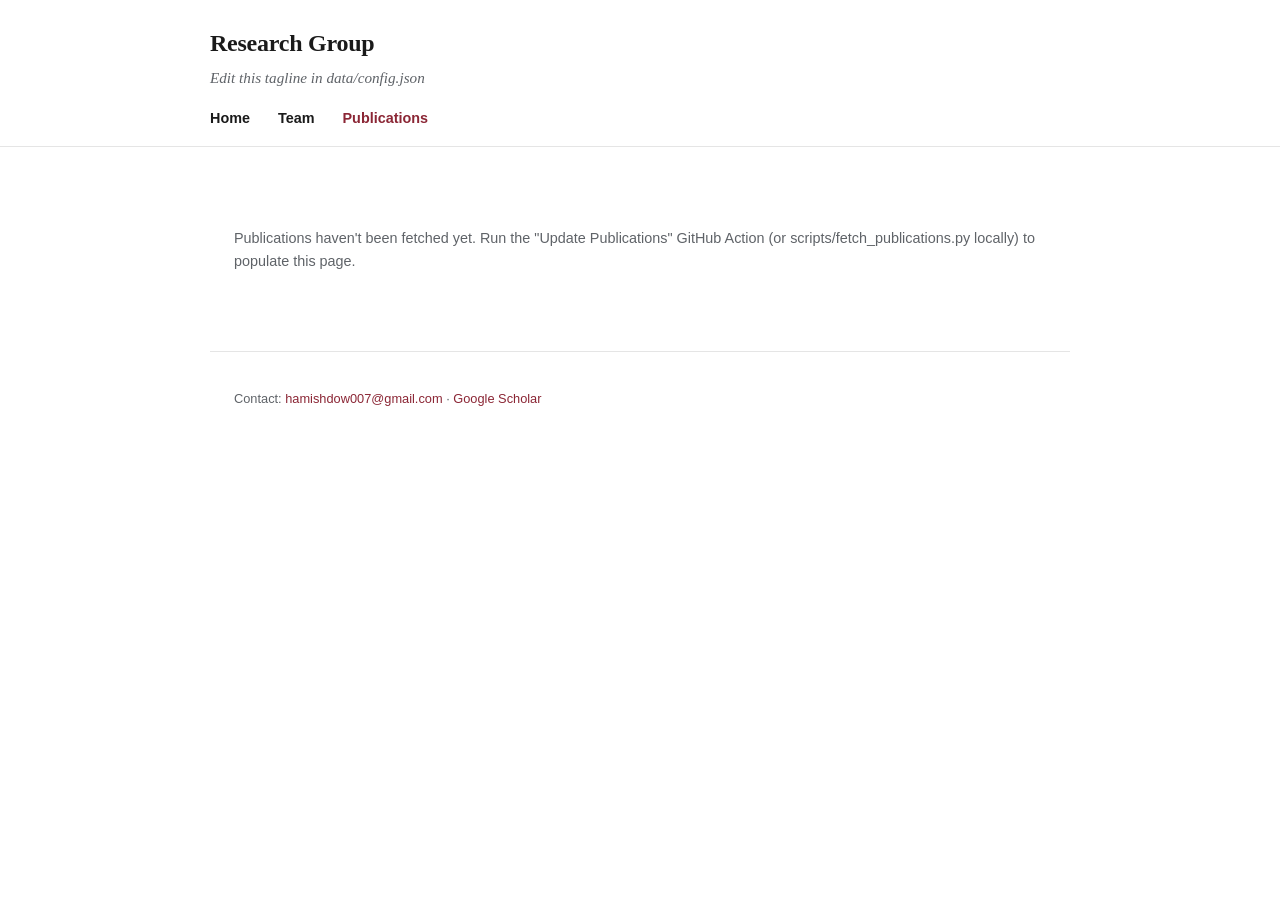
==== publications.html @ 54876ed5 "Initial commit" ====
<!doctype html>
<html lang="en">
<head>
  <meta charset="utf-8">
  <meta name="viewport" content="width=device-width, initial-scale=1">
  <title>Publications &middot; Research Group</title>
  <link rel="stylesheet" href="css/style.css">
</head>
<body>
  <header class="site-header">
    <div class="header-inner">
      <h1 data-config="group_name">Research Group</h1>
      <p class="tagline" data-config="tagline">Tagline goes here</p>
      <nav class="site-nav">
        <a href="index.html">Home</a>
        <a href="team.html">Team</a>
        <a href="publications.html">Publications</a>
      </nav>
    </div>
  </header>

  <main>
    <div id="pubs-meta" class="pubs-meta"></div>
    <p id="pubs-updated" class="pubs-updated"></p>
    <div id="pubs-container">
      <p class="status-msg">Loading publications...</p>
    </div>
  </main>

  <footer class="site-footer">
    <p>Contact: <a data-config="contact_email" data-config-href="contact_mailto" href="#">email</a>
      &middot; <a data-config-href="scholar_url" href="#" target="_blank" rel="noopener">Google Scholar</a>
    </p>
  </footer>

  <script src="js/main.js"></script>
  <script src="js/publications.js"></script>
</body>
</html>
---- css/style.css ----
:root {
  --bg: #ffffff;
  --fg: #1a1a1a;
  --muted: #5f6368;
  --accent: #8b2635;
  --border: #e5e5e5;
  --card-bg: #fafafa;
  --max-width: 860px;
}

@media (prefers-color-scheme: dark) {
  :root {
    --bg: #14141a;
    --fg: #ececec;
    --muted: #a3a3ad;
    --accent: #d98a94;
    --border: #2a2a33;
    --card-bg: #1c1c24;
  }
}

* {
  box-sizing: border-box;
}

body {
  margin: 0;
  font-family: "Georgia", "Iowan Old Style", serif;
  background: var(--bg);
  color: var(--fg);
  line-height: 1.6;
}

a {
  color: var(--accent);
  text-decoration: none;
}

a:hover {
  text-decoration: underline;
}

header.site-header {
  border-bottom: 1px solid var(--border);
  padding: 1.5rem 1.5rem 1rem;
}

header.site-header .header-inner {
  max-width: var(--max-width);
  margin: 0 auto;
}

header.site-header h1 {
  margin: 0 0 0.25rem;
  font-size: 1.5rem;
  letter-spacing: -0.01em;
}

header.site-header .tagline {
  margin: 0 0 1rem;
  color: var(--muted);
  font-size: 0.95rem;
  font-style: italic;
}

nav.site-nav {
  font-family: -apple-system, BlinkMacSystemFont, "Segoe UI", sans-serif;
  font-size: 0.9rem;
}

nav.site-nav a {
  margin-right: 1.5rem;
  color: var(--fg);
  font-weight: 600;
}

nav.site-nav a.active {
  color: var(--accent);
}

main {
  max-width: var(--max-width);
  margin: 0 auto;
  padding: 2rem 1.5rem 4rem;
}

footer.site-footer {
  max-width: var(--max-width);
  margin: 0 auto;
  padding: 1.5rem;
  color: var(--muted);
  font-size: 0.8rem;
  font-family: -apple-system, BlinkMacSystemFont, "Segoe UI", sans-serif;
  border-top: 1px solid var(--border);
}

.about-block p {
  font-size: 1.05rem;
}

.team-grid {
  display: grid;
  grid-template-columns: repeat(auto-fill, minmax(220px, 1fr));
  gap: 1.5rem;
  margin-top: 1.5rem;
  font-family: -apple-system, BlinkMacSystemFont, "Segoe UI", sans-serif;
}

.team-card {
  background: var(--card-bg);
  border: 1px solid var(--border);
  border-radius: 8px;
  padding: 1.25rem;
}

.team-card .photo {
  width: 72px;
  height: 72px;
  border-radius: 50%;
  background: var(--border);
  margin-bottom: 0.75rem;
  object-fit: cover;
}

.team-card h3 {
  margin: 0 0 0.15rem;
  font-size: 1.05rem;
}

.team-card .role {
  color: var(--accent);
  font-size: 0.85rem;
  font-weight: 600;
  margin-bottom: 0.5rem;
}

.team-card p {
  font-size: 0.9rem;
  color: var(--muted);
  margin: 0.5rem 0 0;
}

.pubs-meta {
  display: flex;
  gap: 2rem;
  margin: 1rem 0 2rem;
  font-family: -apple-system, BlinkMacSystemFont, "Segoe UI", sans-serif;
}

.pubs-meta .stat {
  text-align: left;
}

.pubs-meta .stat .value {
  font-size: 1.6rem;
  font-weight: 700;
  color: var(--accent);
  display: block;
}

.pubs-meta .stat .label {
  font-size: 0.75rem;
  color: var(--muted);
  text-transform: uppercase;
  letter-spacing: 0.05em;
}

.pubs-updated {
  font-family: -apple-system, BlinkMacSystemFont, "Segoe UI", sans-serif;
  font-size: 0.8rem;
  color: var(--muted);
  margin-bottom: 1.5rem;
}

.pub-year-group {
  margin-bottom: 2rem;
}

.pub-year-group h2 {
  font-family: -apple-system, BlinkMacSystemFont, "Segoe UI", sans-serif;
  font-size: 1rem;
  color: var(--muted);
  border-bottom: 1px solid var(--border);
  padding-bottom: 0.4rem;
}

.pub-item {
  padding: 0.9rem 0;
  border-bottom: 1px solid var(--border);
}

.pub-item .pub-title {
  font-weight: 600;
  font-size: 1.02rem;
}

.pub-item .pub-authors,
.pub-item .pub-venue {
  font-family: -apple-system, BlinkMacSystemFont, "Segoe UI", sans-serif;
  font-size: 0.85rem;
  color: var(--muted);
}

.pub-item .pub-citations {
  font-family: -apple-system, BlinkMacSystemFont, "Segoe UI", sans-serif;
  font-size: 0.78rem;
  color: var(--muted);
  margin-top: 0.2rem;
}

.status-msg {
  font-family: -apple-system, BlinkMacSystemFont, "Segoe UI", sans-serif;
  color: var(--muted);
  font-size: 0.9rem;
}
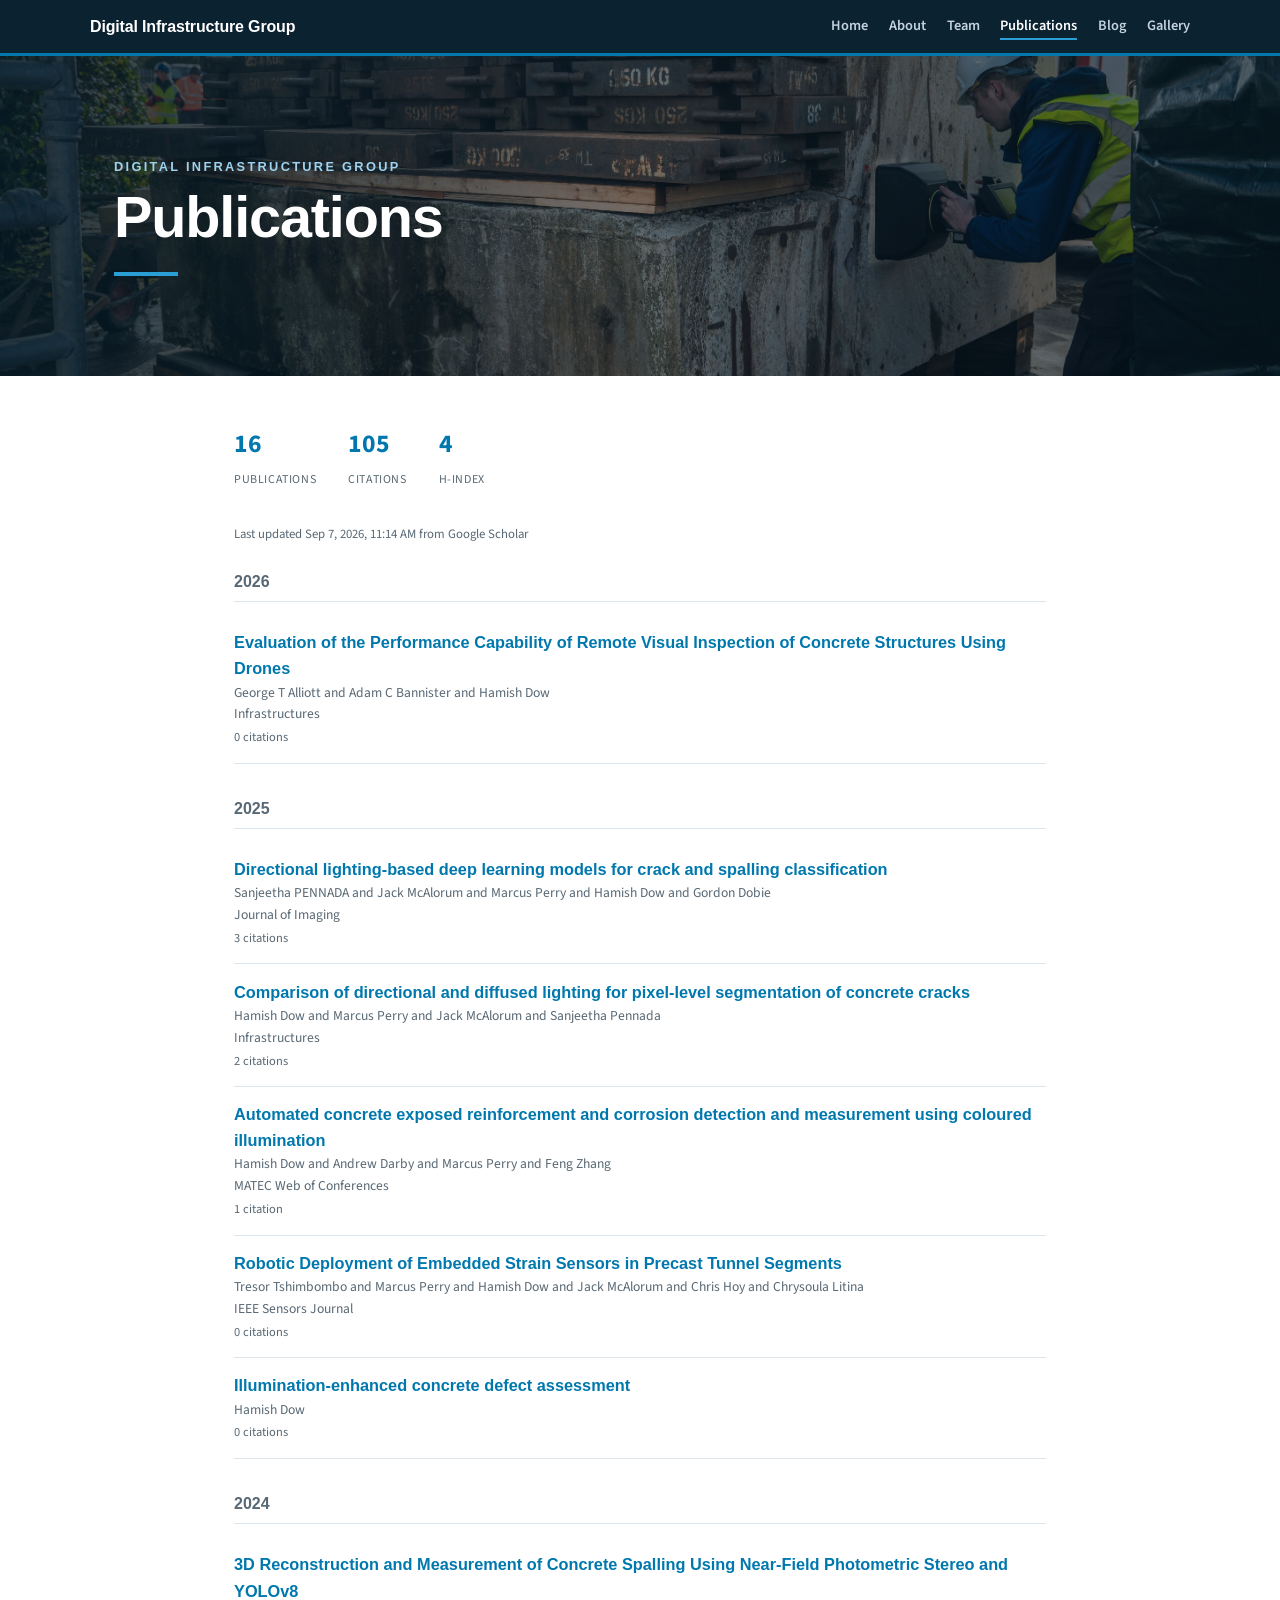
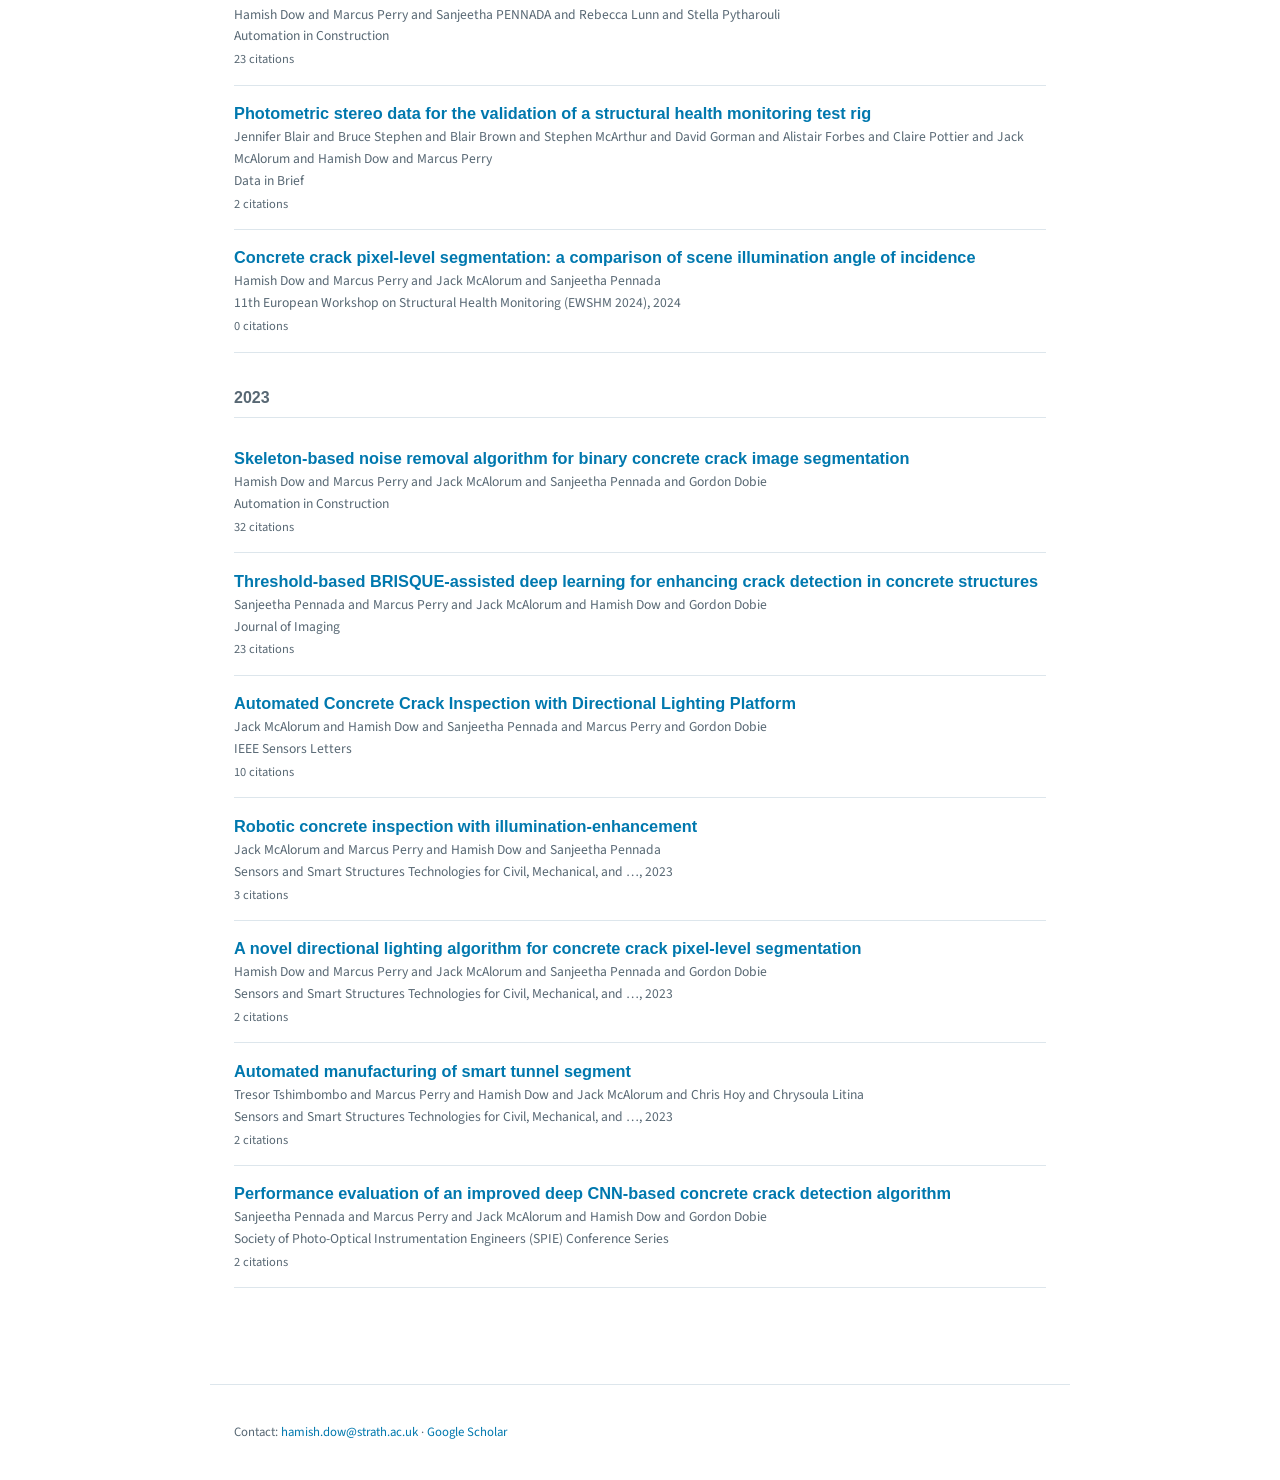
==== commit 66870e33: "updates" ====
--- a/publications.html
+++ b/publications.html
@@ -9,15 +9,27 @@
 <body>
   <header class="site-header">
     <div class="header-inner">
-      <h1 data-config="group_name">Research Group</h1>
-      <p class="tagline" data-config="tagline">Tagline goes here</p>
+      <a class="site-name" href="index.html" data-config="group_name">Research Group</a>
       <nav class="site-nav">
         <a href="index.html">Home</a>
+        <a href="about.html">About</a>
         <a href="team.html">Team</a>
         <a href="publications.html">Publications</a>
+        <a href="blog.html">Blog</a>
+        <a href="gallery.html">Gallery</a>
       </nav>
     </div>
   </header>
+
+  <!-- Header image: replace images/headers/publications.jpg -->
+  <section class="banner" style="background-image: url('images/headers/publications.jpg')">
+    <div class="banner-overlay"></div>
+    <div class="banner-content">
+      <p class="banner-label" data-config="group_name">Research Group</p>
+      <h1>Publications</h1>
+      <div class="banner-divider"></div>
+    </div>
+  </section>
 
   <main>
     <div id="pubs-meta" class="pubs-meta"></div>
--- a/css/style.css
+++ b/css/style.css
@@ -1,21 +1,34 @@
+/* Body font: Source Sans 3 (very legible, loaded from Google Fonts) */
+@import url("https://fonts.googleapis.com/css2?family=Source+Sans+3:ital,wght@0,400;0,600;0,700;1,400&display=swap");
+
 :root {
+  /* Titles use Helvetica; body text uses Source Sans 3 */
+  --font-title: "Helvetica Neue", Helvetica, Arial, sans-serif;
+  --font-body: "Source Sans 3", "Helvetica Neue", Arial, sans-serif;
+  /* Brand: Pantone 307 (#0078ae) and tints/shades built around it */
+  --brand: #0078ae;        /* Pantone 307 */
+  --brand-bright: #2a9fd6; /* lighter 307, for use on dark backgrounds */
+  --brand-pale: #9dd3ee;   /* very light 307, small text on dark */
+  --brand-navy: #0b2231;   /* deep 307 shade, nav bar */
+  --brand-ink: #0d2a3a;    /* banner fallback / overlay tone */
+
   --bg: #ffffff;
-  --fg: #1a1a1a;
-  --muted: #5f6368;
-  --accent: #8b2635;
-  --border: #e5e5e5;
-  --card-bg: #fafafa;
+  --fg: #16222b;
+  --muted: #586874;
+  --accent: var(--brand);
+  --border: #dde6ec;
+  --card-bg: #f4f8fa;
   --max-width: 860px;
 }
 
 @media (prefers-color-scheme: dark) {
   :root {
-    --bg: #14141a;
-    --fg: #ececec;
-    --muted: #a3a3ad;
-    --accent: #d98a94;
-    --border: #2a2a33;
-    --card-bg: #1c1c24;
+    --bg: #0e161c;
+    --fg: #e8eef2;
+    --muted: #9aaab5;
+    --accent: #4fb3e3;
+    --border: #22323d;
+    --card-bg: #142029;
   }
 }
 
@@ -25,12 +38,20 @@
 
 body {
   margin: 0;
-  font-family: "Georgia", "Iowan Old Style", serif;
+  font-family: var(--font-body);
+  font-size: 1.05rem;
   background: var(--bg);
   color: var(--fg);
   line-height: 1.6;
 }
 
+h1, h2, h3, h4,
+.site-name,
+.banner-label,
+.pub-title {
+  font-family: var(--font-title);
+}
+
 a {
   color: var(--accent);
   text-decoration: none;
@@ -40,42 +61,142 @@
   text-decoration: underline;
 }
 
+/* ---- Top navigation bar ---- */
 header.site-header {
-  border-bottom: 1px solid var(--border);
-  padding: 1.5rem 1.5rem 1rem;
+  position: sticky;
+  top: 0;
+  z-index: 10;
+  background: var(--brand-navy);
+  border-bottom: 3px solid var(--brand);
+  padding: 0.85rem 1.5rem;
+  font-family: var(--font-body);
 }
 
 header.site-header .header-inner {
-  max-width: var(--max-width);
+  max-width: 1100px;
   margin: 0 auto;
-}
-
-header.site-header h1 {
-  margin: 0 0 0.25rem;
-  font-size: 1.5rem;
+  display: flex;
+  flex-wrap: wrap;
+  align-items: center;
+  justify-content: space-between;
+  gap: 0.5rem 1.5rem;
+}
+
+header.site-header .site-name {
+  color: #ffffff;
+  font-weight: 700;
+  font-size: 1rem;
   letter-spacing: -0.01em;
 }
 
-header.site-header .tagline {
-  margin: 0 0 1rem;
-  color: var(--muted);
-  font-size: 0.95rem;
-  font-style: italic;
-}
-
 nav.site-nav {
-  font-family: -apple-system, BlinkMacSystemFont, "Segoe UI", sans-serif;
   font-size: 0.9rem;
+  display: flex;
+  flex-wrap: wrap;
+  gap: 0.25rem 1.3rem;
 }
 
 nav.site-nav a {
-  margin-right: 1.5rem;
-  color: var(--fg);
+  color: #c3d3de;
   font-weight: 600;
 }
 
+nav.site-nav a:hover {
+  color: #ffffff;
+  text-decoration: none;
+}
+
 nav.site-nav a.active {
-  color: var(--accent);
+  color: #ffffff;
+  box-shadow: inset 0 -2px 0 var(--brand-bright);
+  padding-bottom: 0.2rem;
+}
+
+/* ---- Full-width photo banner ----
+   Images live in images/headers/ and are set per page in the HTML.
+   If an image is missing, the dark background shows instead. */
+.banner {
+  position: relative;
+  width: 100%;
+  height: min(320px, 45vh);
+  min-height: 240px;
+  overflow: hidden;
+  background-color: var(--brand-ink);
+  background-size: cover;
+  background-position: center;
+  font-family: var(--font-body);
+}
+
+.banner.banner-home {
+  height: min(560px, 70vh);
+  min-height: 400px;
+}
+
+.banner-overlay {
+  position: absolute;
+  inset: 0;
+  background: linear-gradient(
+    90deg,
+    rgba(6, 26, 38, 0.85) 0%,
+    rgba(6, 26, 38, 0.5) 50%,
+    rgba(6, 26, 38, 0.65) 100%
+  );
+}
+
+.banner-content {
+  position: relative;
+  z-index: 1;
+  width: min(1100px, 100%);
+  height: 100%;
+  margin: 0 auto;
+  padding: 0 1.5rem;
+  display: flex;
+  flex-direction: column;
+  justify-content: center;
+  align-items: flex-start;
+}
+
+.banner-label {
+  margin: 0 0 0.75rem;
+  color: var(--brand-pale);
+  font-size: 0.8rem;
+  font-weight: 700;
+  letter-spacing: 0.18em;
+  text-transform: uppercase;
+}
+
+.banner-label:empty {
+  display: none;
+}
+
+.banner h1 {
+  margin: 0;
+  color: #ffffff;
+  font-size: clamp(2.2rem, 6vw, 3.6rem);
+  line-height: 1;
+  font-weight: 700;
+  letter-spacing: -0.02em;
+}
+
+.banner.banner-home h1 {
+  font-size: clamp(2.8rem, 8vw, 5.5rem);
+  line-height: 0.95;
+}
+
+.banner-title {
+  max-width: 750px;
+  margin: 1.1rem 0 0;
+  color: #ececec;
+  font-size: clamp(1.05rem, 2.2vw, 1.6rem);
+  line-height: 1.35;
+  font-weight: 400;
+}
+
+.banner-divider {
+  width: 64px;
+  height: 4px;
+  margin-top: 1.6rem;
+  background: var(--brand-bright);
 }
 
 main {
@@ -90,12 +211,24 @@
   padding: 1.5rem;
   color: var(--muted);
   font-size: 0.8rem;
-  font-family: -apple-system, BlinkMacSystemFont, "Segoe UI", sans-serif;
+  font-family: var(--font-body);
   border-top: 1px solid var(--border);
 }
 
 .about-block p {
   font-size: 1.05rem;
+}
+
+.team-section {
+  margin-top: 2rem;
+}
+
+.team-section h2 {
+  font-family: var(--font-title);
+  font-size: 1rem;
+  color: var(--muted);
+  border-bottom: 1px solid var(--border);
+  padding-bottom: 0.4rem;
 }
 
 .team-grid {
@@ -103,7 +236,7 @@
   grid-template-columns: repeat(auto-fill, minmax(220px, 1fr));
   gap: 1.5rem;
   margin-top: 1.5rem;
-  font-family: -apple-system, BlinkMacSystemFont, "Segoe UI", sans-serif;
+  font-family: var(--font-body);
 }
 
 .team-card {
@@ -134,6 +267,138 @@
   margin-bottom: 0.5rem;
 }
 
+/* ---- Role colours ---- */
+:root {
+  /* Built around Pantone 307: blues/teals next to it on the colour wheel,
+     plus muted warm tones (its complement) so each role is still distinct. */
+  --role-pi: #0078ae;      /* Pantone 307 */
+  --role-postdoc: #3d4ea6; /* indigo */
+  --role-phd: #6e4a9e;     /* violet */
+  --role-masters: #00806f; /* teal */
+  --role-ra: #b05a12;      /* burnt orange (complement of 307) */
+  --role-intern: #b8405e;  /* rose */
+  --role-ug: #507a22;      /* moss green */
+  --role-other: #586874;
+  --role-on: #ffffff; /* text on a solid role pill */
+}
+
+@media (prefers-color-scheme: dark) {
+  :root {
+    --role-pi: #4fb3e3;
+    --role-postdoc: #8e9cf0;
+    --role-phd: #bb9be3;
+    --role-masters: #4fcdb8;
+    --role-ra: #f0a560;
+    --role-intern: #f08ea6;
+    --role-ug: #a4d16b;
+    --role-other: #9aaab5;
+    --role-on: #0e161c;
+  }
+}
+
+.role-pi      { --c: var(--role-pi); }
+.role-postdoc { --c: var(--role-postdoc); }
+.role-phd     { --c: var(--role-phd); }
+.role-masters { --c: var(--role-masters); }
+.role-ra      { --c: var(--role-ra); }
+.role-intern  { --c: var(--role-intern); }
+.role-ug      { --c: var(--role-ug); }
+.role-other   { --c: var(--role-other); }
+
+/* Current / latest role: solid pill */
+.role-tag {
+  display: inline-block;
+  background: var(--c);
+  color: var(--role-on);
+  border: 1px solid var(--c);
+  font-size: 0.8rem;
+  font-weight: 600;
+  padding: 0.15rem 0.6rem;
+  border-radius: 999px;
+  margin: 0.2rem 0 0.4rem;
+}
+
+/* Past members: their final role as an outlined pill */
+.role-tag.role-tag-past {
+  background: transparent;
+  color: var(--c);
+}
+
+.role-years {
+  font-weight: 400;
+  opacity: 0.85;
+  margin-left: 0.4rem;
+}
+
+/* Previous roles: small coloured timeline */
+.role-history {
+  margin: 0.25rem 0 0.5rem;
+}
+
+.role-history-label {
+  font-size: 0.7rem;
+  text-transform: uppercase;
+  letter-spacing: 0.05em;
+  color: var(--muted);
+  margin-bottom: 0.2rem;
+}
+
+.role-history ul {
+  list-style: none;
+  margin: 0;
+  padding: 0 0 0 0.3rem;
+  border-left: 2px solid var(--border);
+}
+
+.role-history li {
+  position: relative;
+  font-size: 0.8rem;
+  color: var(--muted);
+  padding: 0.1rem 0 0.1rem 0.8rem;
+}
+
+.role-history li .role-dot {
+  position: absolute;
+  left: -0.42rem;
+  top: 0.55rem;
+}
+
+.role-history .role-years {
+  opacity: 0.75;
+}
+
+.role-dot {
+  display: inline-block;
+  width: 0.6rem;
+  height: 0.6rem;
+  border-radius: 50%;
+  background: var(--c);
+  box-shadow: 0 0 0 2px var(--card-bg);
+}
+
+/* Legend at top of the team page */
+.role-legend ul {
+  list-style: none;
+  display: flex;
+  flex-wrap: wrap;
+  gap: 0.4rem 1.1rem;
+  margin: 0;
+  padding: 0;
+  font-family: var(--font-body);
+  font-size: 0.8rem;
+  color: var(--muted);
+}
+
+.role-legend li {
+  display: flex;
+  align-items: center;
+  gap: 0.4rem;
+}
+
+.role-legend .role-dot {
+  box-shadow: none;
+}
+
 .team-card p {
   font-size: 0.9rem;
   color: var(--muted);
@@ -144,7 +409,7 @@
   display: flex;
   gap: 2rem;
   margin: 1rem 0 2rem;
-  font-family: -apple-system, BlinkMacSystemFont, "Segoe UI", sans-serif;
+  font-family: var(--font-body);
 }
 
 .pubs-meta .stat {
@@ -166,7 +431,7 @@
 }
 
 .pubs-updated {
-  font-family: -apple-system, BlinkMacSystemFont, "Segoe UI", sans-serif;
+  font-family: var(--font-body);
   font-size: 0.8rem;
   color: var(--muted);
   margin-bottom: 1.5rem;
@@ -177,7 +442,7 @@
 }
 
 .pub-year-group h2 {
-  font-family: -apple-system, BlinkMacSystemFont, "Segoe UI", sans-serif;
+  font-family: var(--font-title);
   font-size: 1rem;
   color: var(--muted);
   border-bottom: 1px solid var(--border);
@@ -196,20 +461,281 @@
 
 .pub-item .pub-authors,
 .pub-item .pub-venue {
-  font-family: -apple-system, BlinkMacSystemFont, "Segoe UI", sans-serif;
+  font-family: var(--font-body);
   font-size: 0.85rem;
   color: var(--muted);
 }
 
 .pub-item .pub-citations {
-  font-family: -apple-system, BlinkMacSystemFont, "Segoe UI", sans-serif;
+  font-family: var(--font-body);
   font-size: 0.78rem;
   color: var(--muted);
   margin-top: 0.2rem;
 }
 
 .status-msg {
-  font-family: -apple-system, BlinkMacSystemFont, "Segoe UI", sans-serif;
+  font-family: var(--font-body);
   color: var(--muted);
   font-size: 0.9rem;
 }
+
+/* ---- Long-form text (About page, blog posts) ---- */
+.prose {
+  max-width: 700px;
+  font-size: 1.1rem;
+  line-height: 1.7;
+}
+
+.prose h2 {
+  font-size: 1.5rem;
+  margin: 2.2rem 0 0.6rem;
+  letter-spacing: -0.01em;
+}
+
+.prose h2:first-child {
+  margin-top: 0;
+}
+
+.prose h2::after {
+  content: "";
+  display: block;
+  width: 40px;
+  height: 3px;
+  margin-top: 0.5rem;
+  background: var(--accent);
+}
+
+.prose h3 {
+  font-size: 1.2rem;
+  margin: 1.8rem 0 0.4rem;
+}
+
+.prose p,
+.prose ul,
+.prose ol {
+  margin: 0 0 1.1rem;
+}
+
+.prose li {
+  margin-bottom: 0.3rem;
+}
+
+.prose img {
+  display: block;
+  border-radius: 6px;
+  margin: 1.5rem 0;
+}
+
+.prose blockquote {
+  margin: 1.5rem 0;
+  padding: 0.2rem 0 0.2rem 1.1rem;
+  border-left: 3px solid var(--accent);
+  color: var(--muted);
+}
+
+.prose code {
+  background: var(--card-bg);
+  border: 1px solid var(--border);
+  border-radius: 4px;
+  padding: 0.05rem 0.3rem;
+  font-size: 0.9em;
+}
+
+.post-back {
+  margin-top: 2.5rem;
+  font-weight: 600;
+}
+
+/* ---- Blog list ---- */
+.blog-list {
+  display: flex;
+  flex-direction: column;
+  gap: 1.25rem;
+}
+
+.post-card {
+  display: flex;
+  gap: 1.25rem;
+  background: var(--card-bg);
+  border: 1px solid var(--border);
+  border-left: 4px solid var(--accent);
+  border-radius: 8px;
+  overflow: hidden;
+  color: var(--fg);
+  transition: transform 0.15s ease, box-shadow 0.15s ease;
+}
+
+.post-card:hover {
+  text-decoration: none;
+  transform: translateY(-2px);
+  box-shadow: 0 6px 18px rgba(0, 60, 90, 0.12);
+}
+
+.post-card-img {
+  width: 220px;
+  flex-shrink: 0;
+  object-fit: cover;
+}
+
+.post-card-body {
+  padding: 1.2rem 1.4rem;
+}
+
+/* With a thumbnail, the gap already separates image and text */
+.post-card-img + .post-card-body {
+  padding-left: 0;
+}
+
+.post-meta {
+  font-size: 0.8rem;
+  color: var(--muted);
+  text-transform: uppercase;
+  letter-spacing: 0.06em;
+}
+
+.post-card h2 {
+  font-size: 1.3rem;
+  margin: 0.3rem 0 0.4rem;
+  line-height: 1.25;
+}
+
+.post-card p {
+  margin: 0 0 0.6rem;
+  color: var(--muted);
+}
+
+.post-more {
+  color: var(--accent);
+  font-weight: 600;
+  font-size: 0.9rem;
+}
+
+@media (max-width: 600px) {
+  .post-card {
+    flex-direction: column;
+    gap: 0;
+  }
+  .post-card-img {
+    width: 100%;
+    height: 180px;
+  }
+  .post-card-body,
+  .post-card-img + .post-card-body {
+    padding: 1rem 1.2rem;
+  }
+}
+
+/* ---- Gallery ---- */
+main.main-wide {
+  max-width: 1100px;
+}
+
+.gallery-grid {
+  display: grid;
+  grid-template-columns: repeat(auto-fill, minmax(240px, 1fr));
+  gap: 0.75rem;
+}
+
+.gallery-item {
+  position: relative;
+  display: block;
+  aspect-ratio: 4 / 3;
+  padding: 0;
+  border: 0;
+  border-radius: 6px;
+  overflow: hidden;
+  cursor: zoom-in;
+  background: var(--card-bg);
+}
+
+.gallery-item img {
+  width: 100%;
+  height: 100%;
+  object-fit: cover;
+  transition: transform 0.3s ease;
+}
+
+.gallery-item:hover img,
+.gallery-item:focus-visible img {
+  transform: scale(1.04);
+}
+
+.gallery-item:focus-visible {
+  outline: 3px solid var(--accent);
+  outline-offset: 2px;
+}
+
+.gallery-caption {
+  position: absolute;
+  left: 0;
+  right: 0;
+  bottom: 0;
+  padding: 1.6rem 0.8rem 0.6rem;
+  background: linear-gradient(transparent, rgba(6, 26, 38, 0.85));
+  color: #ffffff;
+  font-family: var(--font-body);
+  font-size: 0.85rem;
+  text-align: left;
+  opacity: 0;
+  transition: opacity 0.2s ease;
+}
+
+.gallery-item:hover .gallery-caption,
+.gallery-item:focus-visible .gallery-caption {
+  opacity: 1;
+}
+
+/* Full-size viewer */
+.lightbox {
+  position: fixed;
+  inset: 0;
+  z-index: 100;
+  display: flex;
+  align-items: center;
+  justify-content: center;
+  background: rgba(6, 18, 26, 0.94);
+  padding: 1rem;
+}
+
+.lightbox[hidden] {
+  display: none;
+}
+
+.lightbox figure {
+  margin: 0;
+  max-width: min(1200px, 100%);
+  text-align: center;
+}
+
+.lightbox img {
+  max-width: 100%;
+  max-height: 82vh;
+  border-radius: 4px;
+}
+
+.lightbox figcaption {
+  margin-top: 0.75rem;
+  color: #e8eef2;
+  font-size: 0.95rem;
+}
+
+.lightbox button {
+  position: absolute;
+  background: rgba(255, 255, 255, 0.08);
+  color: #ffffff;
+  border: 0;
+  border-radius: 50%;
+  width: 2.8rem;
+  height: 2.8rem;
+  font-size: 1.8rem;
+  line-height: 1;
+  cursor: pointer;
+}
+
+.lightbox button:hover {
+  background: var(--brand);
+}
+
+.lb-close { top: 1rem; right: 1rem; }
+.lb-prev  { left: 1rem; top: 50%; transform: translateY(-50%); }
+.lb-next  { right: 1rem; top: 50%; transform: translateY(-50%); }
